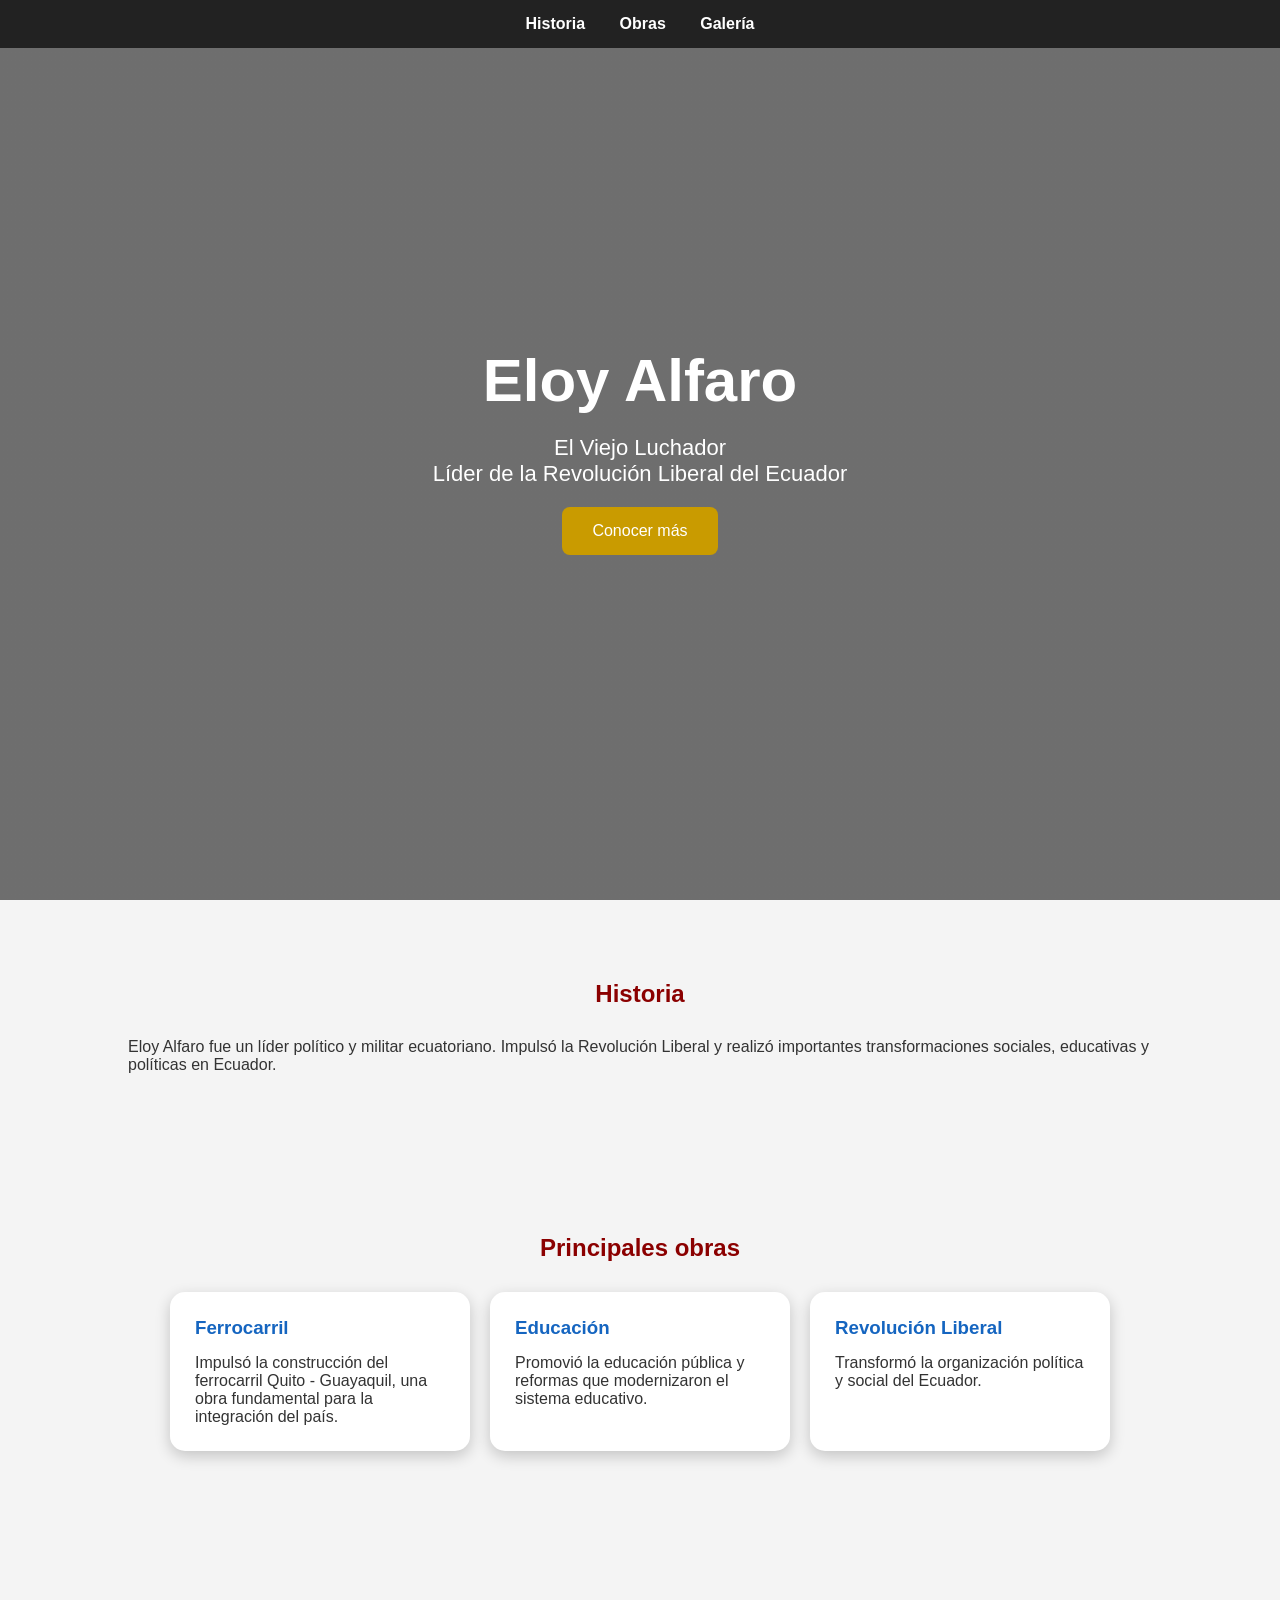
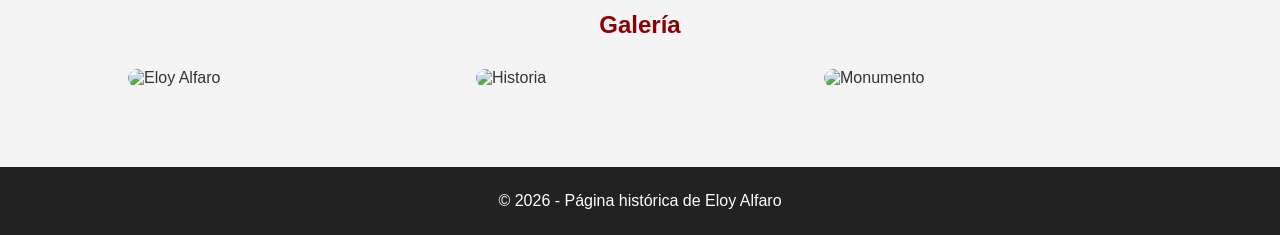
==== nuestro_patrono.html @ 74eac51e "Create nuestro_patrono.html" ====
<!DOCTYPE html>
<html lang="es">
<head>
<meta charset="UTF-8">
<meta name="viewport" content="width=device-width, initial-scale=1.0">

<title>Eloy Alfaro - El Viejo Luchador</title>

<style>

*{
    margin:0;
    padding:0;
    box-sizing:border-box;
    font-family:Arial, Helvetica, sans-serif;
}

html{
    scroll-behavior:smooth;
}

body{
    background:#f4f4f4;
    color:#333;
}

/* MENU */

nav{
    position:fixed;
    top:0;
    width:100%;
    background:#222;
    padding:15px;
    text-align:center;
    z-index:1000;
}

nav a{
    color:white;
    text-decoration:none;
    margin:15px;
    font-weight:bold;
}

nav a:hover{
    color:#e0b000;
}


/* PORTADA */

.hero{

    height:100vh;

    background:
    linear-gradient(
        rgba(0,0,0,.55),
        rgba(0,0,0,.55)
    ),
    url("ft4.png");

    background-size:cover;
    background-position:center;

    display:flex;
    justify-content:center;
    align-items:center;

    text-align:center;
    color:white;
}


.hero h1{
    font-size:60px;
}


.hero p{
    font-size:22px;
    margin:20px;
}


.boton{

    display:inline-block;
    padding:15px 30px;
    background:#c99b00;
    color:white;
    text-decoration:none;
    border-radius:8px;

}


/* SECCIONES */

section{

    padding:80px 10%;

}


h2{

    text-align:center;
    margin-bottom:30px;
    color:#8b0000;

}


/* TARJETAS */

.tarjetas{

    display:flex;
    gap:20px;
    justify-content:center;
    flex-wrap:wrap;

}


.card{

    background:white;
    width:300px;
    padding:25px;

    border-radius:15px;

    box-shadow:
    0 5px 15px rgba(0,0,0,.2);

}


.card h3{

    color:#1565c0;
    margin-bottom:15px;

}


/* GALERIA */

.galeria{

    display:grid;
    grid-template-columns:
    repeat(auto-fit,minmax(250px,1fr));

    gap:20px;

}


.galeria img{

    width:100%;
    border-radius:15px;

}


/* PIE */

footer{

    background:#222;
    color:white;
    text-align:center;
    padding:25px;

}


/* CELULARES */

@media(max-width:700px){

.hero h1{
    font-size:38px;
}

nav a{

    display:block;
    margin:8px;

}

}

</style>

</head>


<body>


<nav>

<a href="#historia">Historia</a>
<a href="#obras">Obras</a>
<a href="#galeria">Galería</a>

</nav>



<section class="hero">

<div>

<h1>Eloy Alfaro</h1>

<p>
El Viejo Luchador<br>
Líder de la Revolución Liberal del Ecuador
</p>

<a class="boton" href="#historia">
Conocer más
</a>

</div>

</section>



<section id="historia">

<h2>Historia</h2>

<p>
Eloy Alfaro fue un líder político y militar ecuatoriano.
Impulsó la Revolución Liberal y realizó importantes
transformaciones sociales, educativas y políticas en Ecuador.
</p>

</section>



<section id="obras">

<h2>Principales obras</h2>


<div class="tarjetas">


<div class="card">

<h3>Ferrocarril</h3>

<p>
Impulsó la construcción del ferrocarril
Quito - Guayaquil, una obra fundamental
para la integración del país.
</p>

</div>



<div class="card">

<h3>Educación</h3>

<p>
Promovió la educación pública y reformas
que modernizaron el sistema educativo.
</p>

</div>



<div class="card">

<h3>Revolución Liberal</h3>

<p>
Transformó la organización política y social
del Ecuador.
</p>

</div>


</div>

</section>




<section id="galeria">

<h2>Galería</h2>


<div class="galeria">

<img src="ft4.png" alt="Eloy Alfaro">

<img src="imagen2.png" alt="Historia">

<img src="imagen3.png" alt="Monumento">

</div>


</section>



<footer>

<p>
© 2026 - Página histórica de Eloy Alfaro
</p>

</footer>



<script>

window.onload=function(){

console.log("Página cargada correctamente");

}

</script>


</body>

</html>
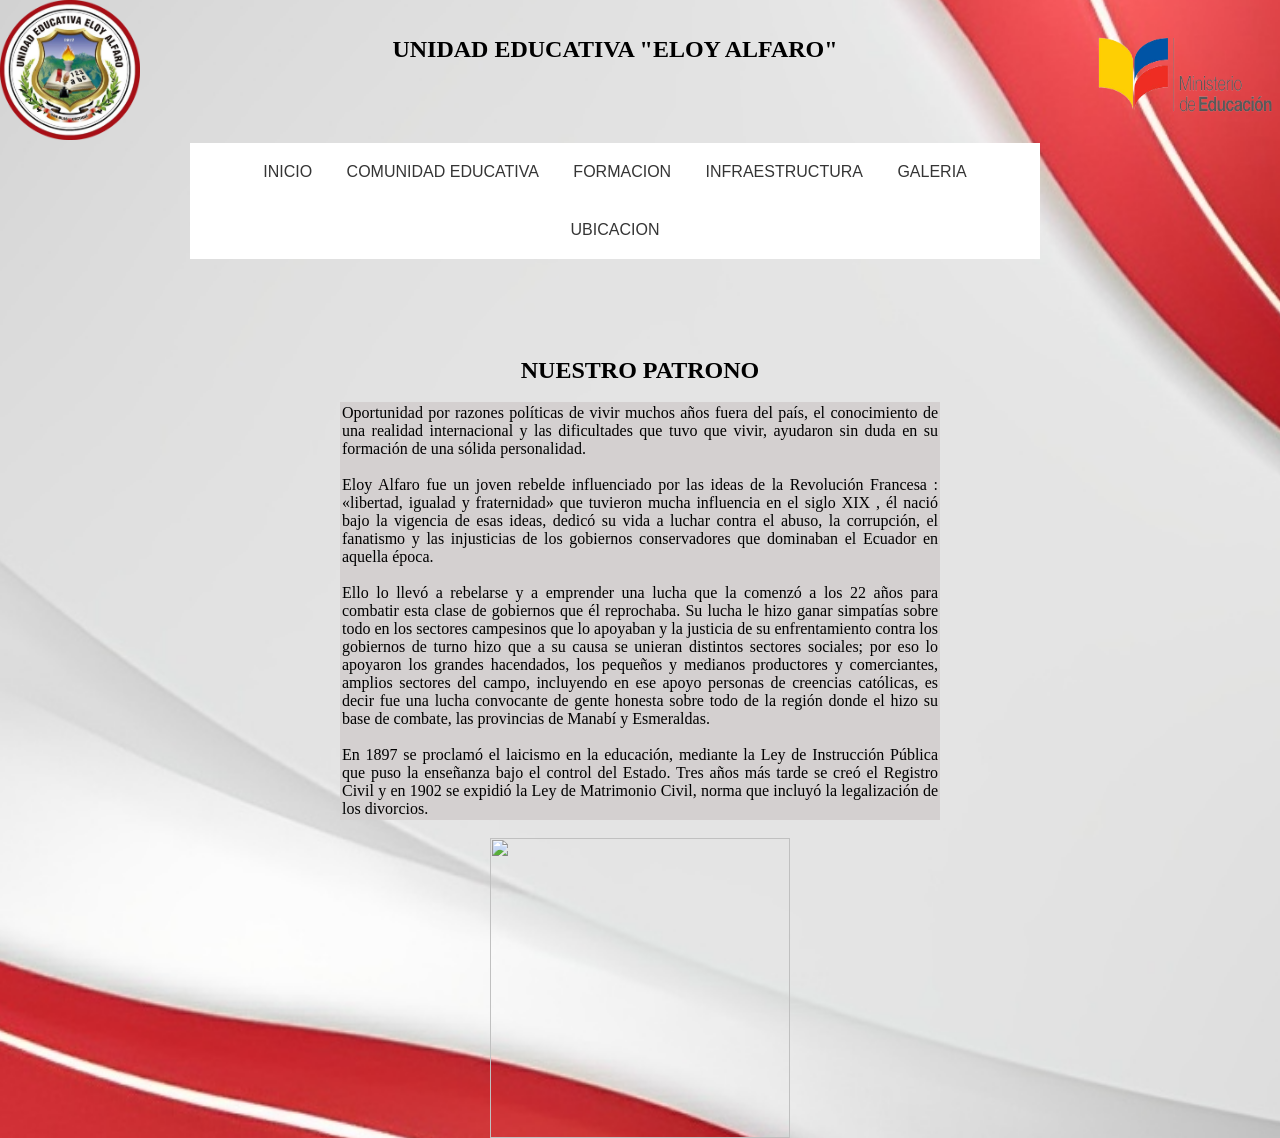
==== commit 54189cac: "Update nuestro_patrono.html" ====
--- a/nuestro_patrono.html
+++ b/nuestro_patrono.html
@@ -1,351 +1,84 @@
-<!DOCTYPE html>
-<html lang="es">
-<head>
-<meta charset="UTF-8">
-<meta name="viewport" content="width=device-width, initial-scale=1.0">
-
-<title>Eloy Alfaro - El Viejo Luchador</title>
-
-<style>
-
-*{
-    margin:0;
-    padding:0;
-    box-sizing:border-box;
-    font-family:Arial, Helvetica, sans-serif;
-}
-
-html{
-    scroll-behavior:smooth;
-}
-
-body{
-    background:#f4f4f4;
-    color:#333;
-}
-
-/* MENU */
-
-nav{
-    position:fixed;
-    top:0;
-    width:100%;
-    background:#222;
-    padding:15px;
-    text-align:center;
-    z-index:1000;
-}
-
-nav a{
-    color:white;
-    text-decoration:none;
-    margin:15px;
-    font-weight:bold;
-}
-
-nav a:hover{
-    color:#e0b000;
-}
-
-
-/* PORTADA */
-
-.hero{
-
-    height:100vh;
-
-    background:
-    linear-gradient(
-        rgba(0,0,0,.55),
-        rgba(0,0,0,.55)
-    ),
-    url("ft4.png");
-
-    background-size:cover;
-    background-position:center;
-
-    display:flex;
-    justify-content:center;
-    align-items:center;
-
-    text-align:center;
-    color:white;
-}
-
-
-.hero h1{
-    font-size:60px;
-}
-
-
-.hero p{
-    font-size:22px;
-    margin:20px;
-}
-
-
-.boton{
-
-    display:inline-block;
-    padding:15px 30px;
-    background:#c99b00;
-    color:white;
-    text-decoration:none;
-    border-radius:8px;
-
-}
-
-
-/* SECCIONES */
-
-section{
-
-    padding:80px 10%;
-
-}
-
-
-h2{
-
-    text-align:center;
-    margin-bottom:30px;
-    color:#8b0000;
-
-}
-
-
-/* TARJETAS */
-
-.tarjetas{
-
-    display:flex;
-    gap:20px;
-    justify-content:center;
-    flex-wrap:wrap;
-
-}
-
-
-.card{
-
-    background:white;
-    width:300px;
-    padding:25px;
-
-    border-radius:15px;
-
-    box-shadow:
-    0 5px 15px rgba(0,0,0,.2);
-
-}
-
-
-.card h3{
-
-    color:#1565c0;
-    margin-bottom:15px;
-
-}
-
-
-/* GALERIA */
-
-.galeria{
-
-    display:grid;
-    grid-template-columns:
-    repeat(auto-fit,minmax(250px,1fr));
-
-    gap:20px;
-
-}
-
-
-.galeria img{
-
-    width:100%;
-    border-radius:15px;
-
-}
-
-
-/* PIE */
-
-footer{
-
-    background:#222;
-    color:white;
-    text-align:center;
-    padding:25px;
-
-}
-
-
-/* CELULARES */
-
-@media(max-width:700px){
-
-.hero h1{
-    font-size:38px;
-}
-
-nav a{
-
-    display:block;
-    margin:8px;
-
-}
-
-}
-
-</style>
-
-</head>
-
-
-<body>
-
-
-<nav>
-
-<a href="#historia">Historia</a>
-<a href="#obras">Obras</a>
-<a href="#galeria">Galería</a>
-
-</nav>
-
-
-
-<section class="hero">
-
-<div>
-
-<h1>Eloy Alfaro</h1>
-
-<p>
-El Viejo Luchador<br>
-Líder de la Revolución Liberal del Ecuador
-</p>
-
-<a class="boton" href="#historia">
-Conocer más
-</a>
-
-</div>
-
-</section>
-
-
-
-<section id="historia">
-
-<h2>Historia</h2>
-
-<p>
-Eloy Alfaro fue un líder político y militar ecuatoriano.
-Impulsó la Revolución Liberal y realizó importantes
-transformaciones sociales, educativas y políticas en Ecuador.
-</p>
-
-</section>
-
-
-
-<section id="obras">
-
-<h2>Principales obras</h2>
-
-
-<div class="tarjetas">
-
-
-<div class="card">
-
-<h3>Ferrocarril</h3>
-
-<p>
-Impulsó la construcción del ferrocarril
-Quito - Guayaquil, una obra fundamental
-para la integración del país.
-</p>
-
-</div>
-
-
-
-<div class="card">
-
-<h3>Educación</h3>
-
-<p>
-Promovió la educación pública y reformas
-que modernizaron el sistema educativo.
-</p>
-
-</div>
-
-
-
-<div class="card">
-
-<h3>Revolución Liberal</h3>
-
-<p>
-Transformó la organización política y social
-del Ecuador.
-</p>
-
-</div>
-
-
-</div>
-
-</section>
-
-
-
-
-<section id="galeria">
-
-<h2>Galería</h2>
-
-
-<div class="galeria">
-
-<img src="ft4.png" alt="Eloy Alfaro">
-
-<img src="imagen2.png" alt="Historia">
-
-<img src="imagen3.png" alt="Monumento">
-
-</div>
-
-
-</section>
-
-
-
-<footer>
-
-<p>
-© 2026 - Página histórica de Eloy Alfaro
-</p>
-
-</footer>
-
-
-
-<script>
-
-window.onload=function(){
-
-console.log("Página cargada correctamente");
-
-}
-
-</script>
-
-
-</body>
-
+<html>
+    <head> <link rel="shortcut icon" href="estilos/favicon-modified.png"> </head>
+    <link type="text/css" href="estilos/estilospagprincipal.css" rel="stylesheet">
+    <img  src = "estilos/favicon-modified.png" align="left" height="140" width="140" >
+    <img  src = "estilos/logmini-removebg-preview.png" align="right" height="140" width="190"> </head>
+     <body class="body1">
+         <title>UNIDAD EDUCATIVA "ELOY ALFARO"</title>
+         <br>
+         <br>
+        <center><h2>UNIDAD EDUCATIVA "ELOY ALFARO"</center>
+             <tr>
+             </tr>
+ 
+             <header align="center">
+                <center><nav class="navegacion">
+                    <ul class="menu">  
+                                   
+                        <li><a href="index.html">INICIO</a>
+                            <ul class="submen">
+                               <li><a href="nuestro_patrono.html">NUESTRO PATRONO</a></li>
+                               <li><a href="vida institucional.html">VIDA INSTITUCIONAL</a></li>
+                               <li><a href="Vision.html">VISION</a></li>
+                               <li><a href="Mision.html">MISION</a></li>
+                            </ul> 
+                     </li>
+                     <li><a>COMUNIDAD EDUCATIVA</a>
+                        <ul class="submen">
+                           <li><a href="autoridades.html">AUTORIDADES</a></li>
+                           <li><a href="administrativo.html">ADMINISTRATIVO</a></li>
+                           <li><a>SUBNIVELES</a>
+                                <ul class="submenu2">
+                                    <li><a href="inicial.html">INICIAL I Y II</a></li>
+                                    <li><a href="preparatoria.html">PREPARATORIA</a></li>
+                                    <li><a href="elemental.html">ELEMENTAL</a></li>
+                                    <li><a href="media.html">MEDIA</a></li>
+                                    <li><a href="superiorybachillerato.html">SUPERIOR Y BACHILLETARO</a></li>
+                                </ul>
+                            </li>
+                            <li><a href="consejo.html">CONSEJO ESTUDIANTIL</a></li>
+                        </ul> 
+                    </li>
+                        <li><a> FORMACION</a>
+                            <ul class="submenu2">
+                                <li><a href="formacion_inicial.html">INICIAL I Y II</a></li>
+                                <li><a href="formacion_egb.html">EGB</a></li>
+                                <li><a href="formacion_bt.html">BACHILLERATO TECNICO</a></li>
+                            </ul>
+                        </li>
+                        <li><a>INFRAESTRUCTURA</a>
+                            <ul class="submenu2">
+                                <li><a href="interna.html">INTERNA</a></li>
+                                <li><a href="externa.html">EXTERNA</a></li>
+                            </ul>
+                        </li>
+                               <li><a>GALERIA</a>
+                                <ul class="submenu">
+                                    <li><a href="social.html">AMBITO SOCIAL</a></li>
+                                    <li><a href="cultural.html">AMBITO CULTURAL</a></li>
+                                    <li><a href="educativo.html">AMBITO EDUCATIVO</a></li>
+                                    <li><a href="deportivo.html">AMBITO DEPORTIVO</a></li>
+                                </ul> 
+                            </li>           
+                     <li><a href="Ubicacion.html">UBICACION</a></li>
+                    </ul>
+                </nav></center>
+            </header>
+            <br>
+        <h2><center>NUESTRO PATRONO</center></h2>
+        <br>
+        <center><table border="0px" align="center" width="600"class="tabla">
+         <tr>
+       <td><p align="justify">Oportunidad por razones políticas de vivir muchos años fuera del país, el conocimiento de una realidad internacional y las dificultades que tuvo que vivir, ayudaron sin duda en su formación de una sólida personalidad.</p>
+        <br>
+        <p align="justify">Eloy Alfaro fue un joven rebelde influenciado por las ideas de la Revolución Francesa : «libertad, igualad y fraternidad» que tuvieron mucha influencia en el siglo XIX , él nació bajo la vigencia de esas ideas, dedicó su vida a luchar contra el abuso, la corrupción, el fanatismo y las injusticias de los gobiernos conservadores que dominaban el Ecuador en aquella época.</p>
+        <br>
+        <p align="justify">Ello lo llevó a rebelarse y a emprender una lucha que la comenzó a los 22 años para combatir esta clase de gobiernos que él reprochaba. Su lucha le hizo ganar simpatías sobre todo en los sectores campesinos que lo apoyaban y la justicia de su enfrentamiento contra los gobiernos de turno hizo que a su causa se unieran distintos sectores sociales; por eso lo apoyaron los grandes hacendados, los pequeños y medianos productores y comerciantes, amplios sectores del campo, incluyendo en ese apoyo personas de creencias católicas, es decir fue una lucha convocante de gente honesta sobre todo de la región donde el hizo su base de combate, las provincias de Manabí y Esmeraldas.</p>
+        <br>
+        <p align="justify">En 1897 se proclamó el laicismo en la educación, mediante la Ley de Instrucción Pública que puso la enseñanza bajo el control del Estado. Tres años más tarde se creó el Registro Civil y en 1902 se expidió la Ley de Matrimonio Civil, norma que incluyó la legalización de los divorcios.</p>
+        
+       </table></center>
+       <br>
+       <center><img src="imagenes/c_educativa/Eloy Alfaro 1.jpeg" width="300px" height="300px"></center>
+    </body>
 </html>
--- a/estilos/estilospagprincipal.css
+++ b/estilos/estilospagprincipal.css
@@ -0,0 +1,107 @@
+*{
+    margin: 0;
+    padding: 0;
+    -webkit-box-sizing: border-box;
+    -moz-box-sizing: border-box;
+    box-sizing: border-box;
+}
+body{
+    background-image: url("ft4.png");
+    background-position: center;
+    background-size: 1700px 1200px;
+}
+
+.navegacion{
+    width: 850px;
+    margin: 30px auto;
+    background-color:white;
+}
+
+.navegacion ul{
+    list-style: none;
+}
+header {
+    margin: 50px;;;
+    width:auto;
+    align-content:center;
+    font-family:Arial, Helvetica, sans-serif;
+}
+
+ul, ol {
+    list-style:none;
+}
+
+.menu > li {
+    /* float:left; */
+    display: inline-block;
+}
+
+.menu  li  a {
+    background-color:white;
+    color: #353535;
+    padding:20px 15px;
+    display:block;
+    font-family: 'Franklin Gothic Medium', 'Arial Narrow', Arial, sans-serif;
+    text-decoration:none;
+}
+
+.menu li a:hover {
+    color: red;
+    transition: all .3s;
+}
+
+.menu li ul {
+    display:none;
+    position:absolute;
+    min-width:140px;
+    text-decoration: none;
+    color: #353535;
+}
+
+.menu li:hover > ul {
+    display:block;
+}
+
+.menu li ul li {
+    position:relative;
+}
+
+.menu li ul li ul {
+    right:-220px;
+    top:0px;
+}
+
+   /* ************************* */
+ .tabla{
+    text-align: left;
+   /* background: gainsboro;*/
+    font-family: 'Verdana';
+    background: rgb(212, 208, 208);
+ }
+.body1{
+    background-image: url(ft4.png);
+    background-position: center;
+    background-size: 2000px 1500px;
+}
+.body5{
+    background-image: url(ft4.png);
+    background-position: center;
+    background-size: 2000px 1500px;
+}
+.body7{
+    background-image: url(ft4.png);
+    background-position: center;
+    background-size: 2500px 3000px;   
+}
+.body11{
+    background-image: url(ft4.png);
+    background-position: center;
+    background-size: 2300px 2000px;      
+}
+.tabla2{
+    border-radius: 10px;
+    background: rgb(212, 208, 208);
+    border-color:rgb(212, 208, 208);
+}
+
+
